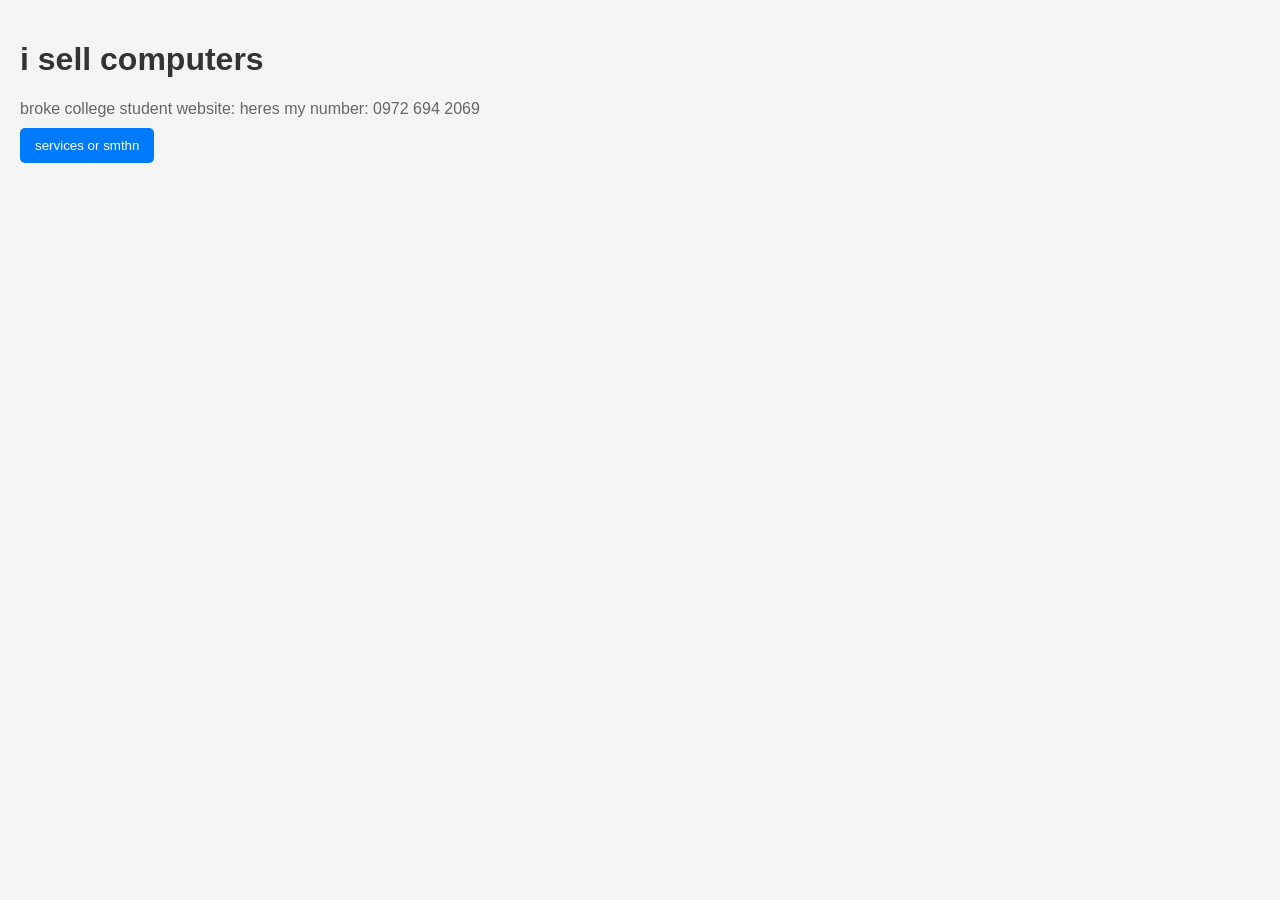
==== index.html @ bca99b1c "Update index.html" ====
<!DOCTYPE html>
<html lang="en">
<head>
    <meta charset="UTF-8">
    <meta name="viewport" content="width=device-width, initial-scale=1.0">
    <title>Lastlyhi</title>
    <link rel="stylesheet" href="styles.css"> <!-- Link to CSS file -->
</head>
<body>
    <h1 id="welcome-heading">i sell computers</h1>
    <p>broke college student website:
    heres my number: 0972 694 2069</p>
    <button id="change-text-btn">services or smthn</button>

    <script src="script.js"></script> <!-- Link to JavaScript file -->
</body>
</html>
---- styles.css ----
body {
    font-family: Arial, sans-serif;
    background-color: #f4f4f4;
    margin: 0;
    padding: 20px;
}

h1 {
    color: #333;
    font-size: 2em;
}

p {
    color: #666;
    margin: 10px 0;
}

button {
    padding: 10px 15px;
    background-color: #007bff;
    color: white;
    border: none;
    border-radius: 5px;
    cursor: pointer;
}

button:hover {
    background-color: #0056b3;
}
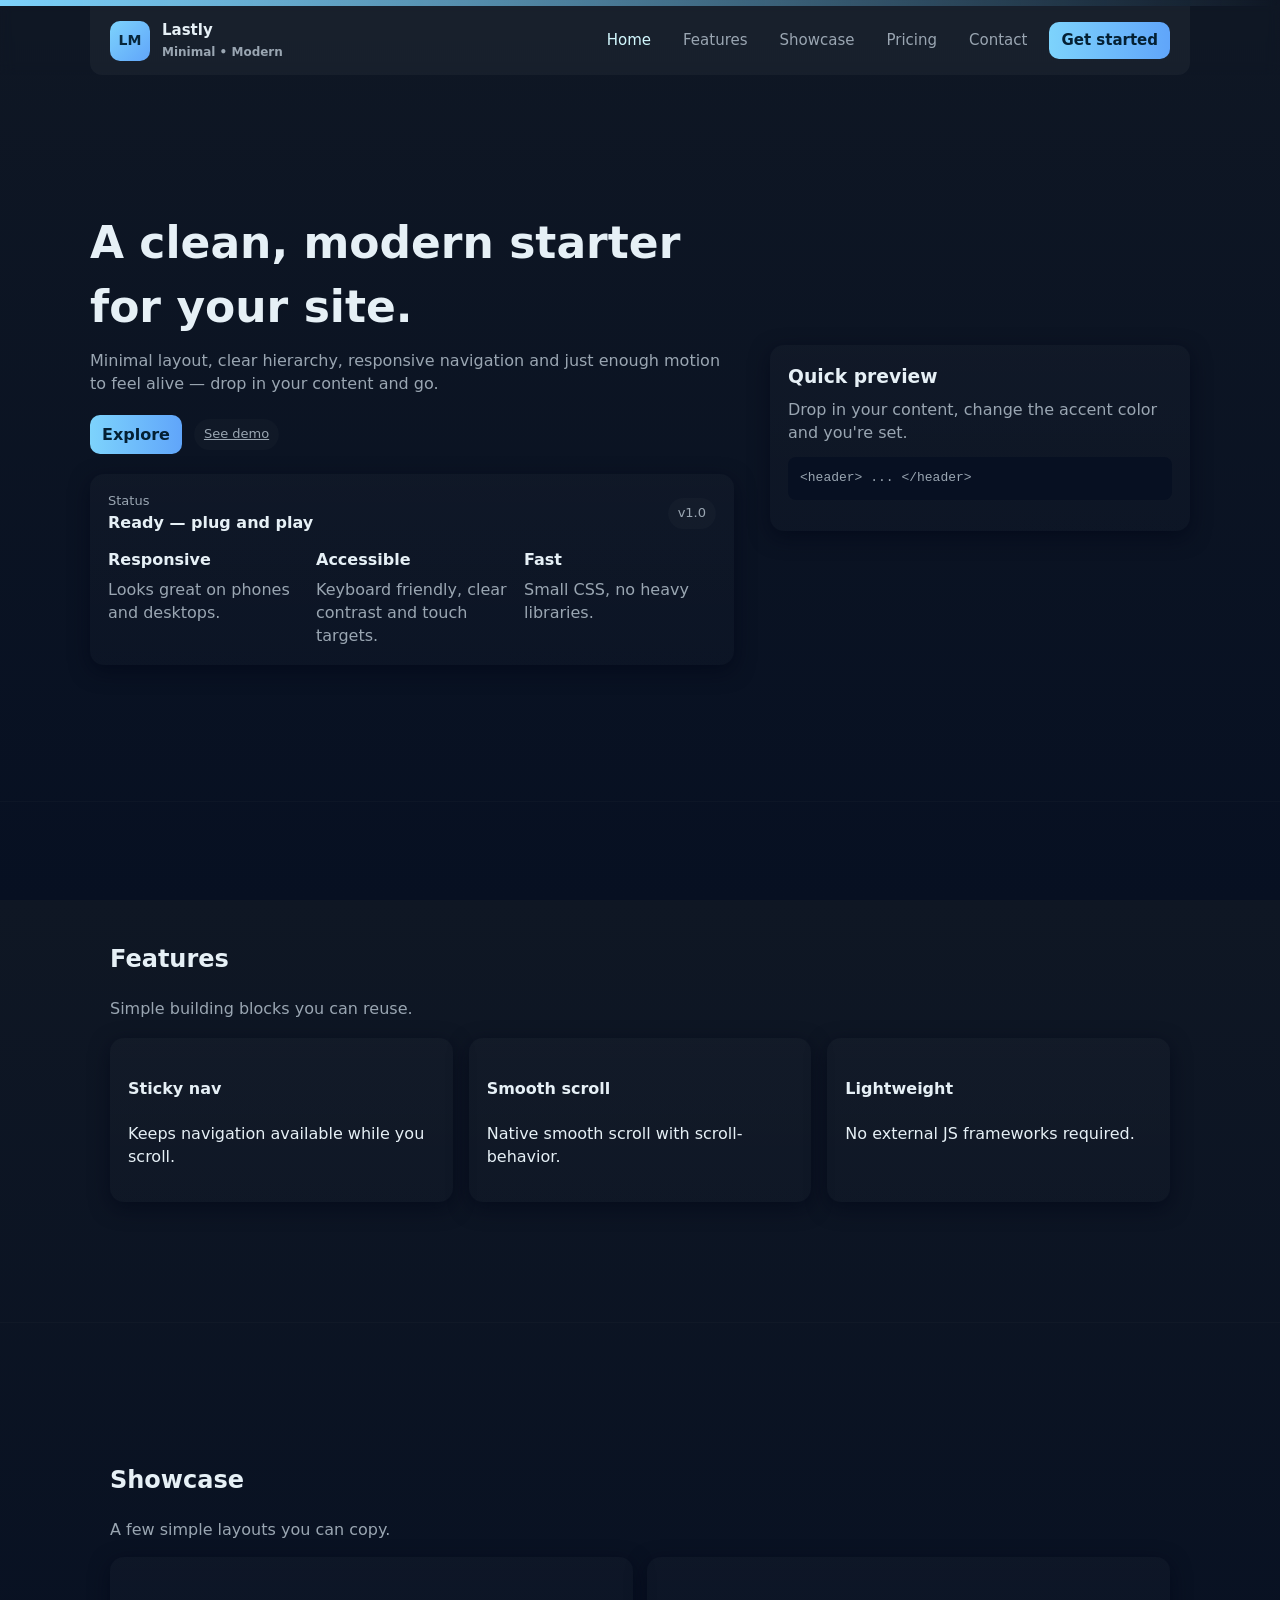
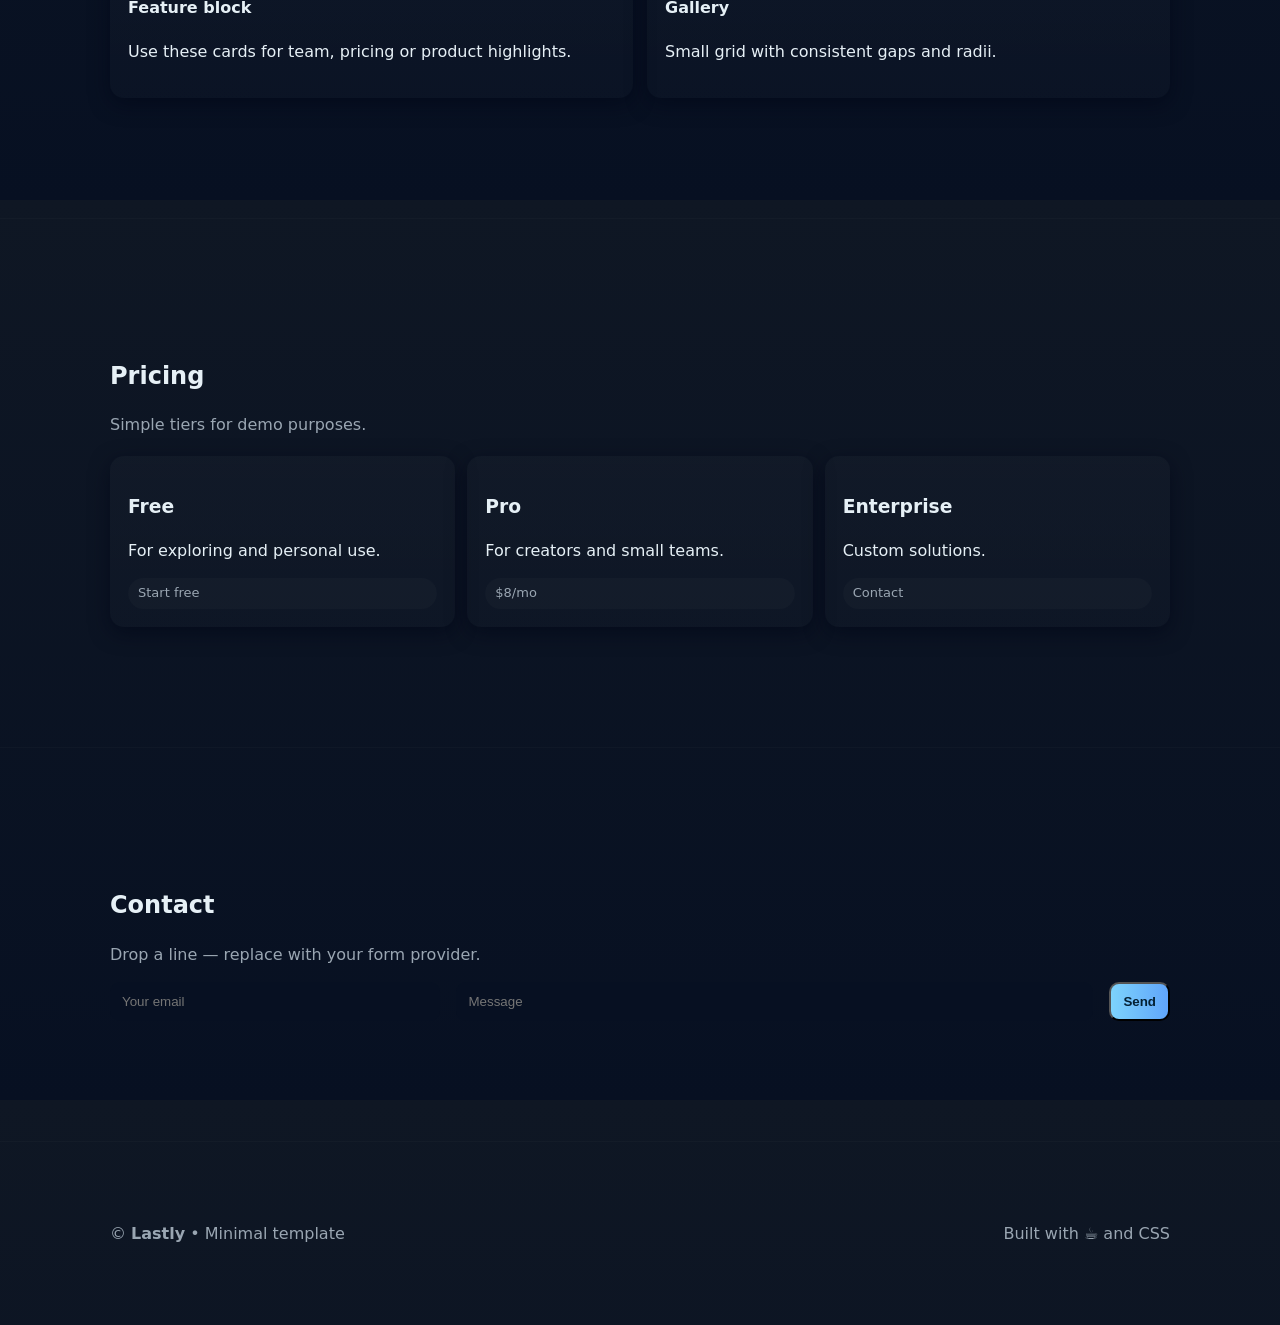
==== commit 02fd0567: "Update index.html" ====
--- a/index.html
+++ b/index.html
@@ -1,17 +1,285 @@
-<!DOCTYPE html>
+<!doctype html>
 <html lang="en">
 <head>
-    <meta charset="UTF-8">
-    <meta name="viewport" content="width=device-width, initial-scale=1.0">
-    <title>Lastlyhi</title>
-    <link rel="stylesheet" href="styles.css"> <!-- Link to CSS file -->
+  <meta charset="utf-8" />
+  <meta name="viewport" content="width=device-width,initial-scale=1" />
+  <title>Minimal • Modern One‑Page</title>
+  <style>
+    :root{
+      --bg:#0f1724; /* deep navy */
+      --card:#0b1220;
+      --muted:#9aa6b2;
+      --accent:#7dd3fc; /* cyan */
+      --glass: rgba(255,255,255,0.04);
+      --radius:14px;
+      --maxw:1100px;
+      --ff: system-ui, -apple-system, 'Segoe UI', Roboto, 'Helvetica Neue', Arial;
+    }
+    *{box-sizing:border-box}
+    html,body{height:100%}
+    body{
+      margin:0;
+      font-family:var(--ff);
+      background:linear-gradient(180deg,var(--bg) 0%, #071022 100%);
+      color:#e6f0f6;
+      -webkit-font-smoothing:antialiased;
+      -moz-osx-font-smoothing:grayscale;
+      line-height:1.45;
+      overscroll-behavior-y:contain;
+    }
+
+    /* Top bars */
+    .topbar{position:sticky;top:0;z-index:40;backdrop-filter:blur(6px);}
+    .topbar .meta{height:6px;background:linear-gradient(90deg,var(--accent), transparent);}
+    .navwrap{display:flex;align-items:center;justify-content:space-between;gap:16px;padding:14px 20px;max-width:var(--maxw);margin:0 auto;background:var(--glass);border-radius:0 0 12px 12px;}
+
+    .brand{display:flex;align-items:center;gap:12px;font-weight:600}
+    .logo{width:40px;height:40px;border-radius:10px;background:linear-gradient(135deg,var(--accent),#60a5fa);display:inline-grid;place-items:center;color:#07263a;font-weight:800}
+    .logo span{font-size:14px}
+
+    nav{display:flex;gap:12px;align-items:center}
+    nav a{color:var(--muted);text-decoration:none;padding:8px 10px;border-radius:8px;font-size:15px}
+    nav a:hover{color:var(--accent);background:rgba(125,211,252,0.06)}
+    nav a.active{color:#d3f9ff}
+
+    .cta{padding:8px 12px;background:linear-gradient(90deg,var(--accent),#60a5fa);color:#042033;border-radius:10px;font-weight:700;text-decoration:none}
+
+    /* Mobile */
+    .hamburger{display:none;padding:8px;border-radius:8px;background:transparent;border:0;color:var(--muted)}
+    @media (max-width:820px){
+      nav{display:none;position:absolute;left:20px;right:20px;top:64px;background:linear-gradient(180deg, rgba(10,14,20,0.95), rgba(10,14,20,0.92));padding:14px;border-radius:10px;flex-direction:column}
+      .nav-open nav{display:flex}
+      .hamburger{display:inline-flex}
+      .navwrap{padding:12px 14px}
+    }
+
+    /* Page layout */
+    .container{max-width:var(--maxw);margin:0 auto;padding:40px 20px}
+    .hero{display:grid;grid-template-columns:1fr 420px;gap:36px;align-items:center;padding:56px 0}
+    .hero h1{font-size:44px;margin:0 0 10px}
+    .hero p{color:var(--muted);margin:0 0 20px}
+    .hero .actions{display:flex;gap:12px}
+
+    .card{background:linear-gradient(180deg, rgba(255,255,255,0.02), rgba(255,255,255,0.01));padding:18px;border-radius:14px;box-shadow:0 6px 20px rgba(2,6,23,0.6)}
+    .features{display:grid;grid-template-columns:repeat(3,1fr);gap:16px;margin-top:18px}
+    .feature h4{margin:0 0 6px}
+    .feature p{color:var(--muted);margin:0}
+    @media (max-width:960px){.hero{grid-template-columns:1fr;}.features{grid-template-columns:repeat(2,1fr)}}
+    @media (max-width:560px){.features{grid-template-columns:1fr}}
+
+    section{padding:80px 0;border-bottom:1px solid rgba(255,255,255,0.02)}
+    footer{padding:40px 0;color:var(--muted)}
+
+    /* subtle scroll reveal */
+    .reveal{opacity:0;transform:translateY(8px);transition:opacity .6s ease, transform .6s ease}
+    .reveal.visible{opacity:1;transform:none}
+
+    /* code-like samples */
+    pre{background:#071022;padding:12px;border-radius:8px;color:var(--muted);overflow:auto;font-family:ui-monospace, SFMono-Regular, Menlo, Monaco, monospace;font-size:13px}
+
+    /* small helpers */
+    .row{display:flex;gap:14px;align-items:center}
+    .pill{padding:6px 10px;border-radius:999px;background:rgba(255,255,255,0.02);color:var(--muted);font-size:13px}
+
+    /* smooth scrolling */
+    html{scroll-behavior:smooth}
+
+  </style>
 </head>
 <body>
-    <h1 id="welcome-heading">i sell computers</h1>
-    <p>broke college student website:
-    heres my number: 0972 694 2069</p>
-    <button id="change-text-btn">services or smthn</button>
-
-    <script src="script.js"></script> <!-- Link to JavaScript file -->
+  <header class="topbar" id="topbar">
+    <div class="meta"></div>
+    <div class="navwrap" id="navwrap">
+      <div class="brand"><div class="logo"><span>LM</span></div><div>
+        <div style="font-size:15px">Lastly</div>
+        <div style="font-size:12px;color:var(--muted);margin-top:2px">Minimal • Modern</div>
+      </div></div>
+
+      <button class="hamburger" id="hamburger" aria-label="menu">☰</button>
+
+      <nav id="nav">
+        <a href="#home" class="navlink">Home</a>
+        <a href="#features" class="navlink">Features</a>
+        <a href="#showcase" class="navlink">Showcase</a>
+        <a href="#pricing" class="navlink">Pricing</a>
+        <a href="#contact" class="navlink">Contact</a>
+        <a class="cta" href="#contact">Get started</a>
+      </nav>
+    </div>
+  </header>
+
+  <main>
+    <section id="home">
+      <div class="container hero">
+        <div>
+          <h1 class="reveal">A clean, modern starter for your site.</h1>
+          <p class="reveal">Minimal layout, clear hierarchy, responsive navigation and just enough motion to feel alive — drop in your content and go.</p>
+          <div class="actions row reveal">
+            <a class="cta" href="#features">Explore</a>
+            <a class="pill" href="#showcase">See demo</a>
+          </div>
+
+          <div class="card reveal" style="margin-top:20px">
+            <div style="display:flex;justify-content:space-between;align-items:center">
+              <div>
+                <div style="font-size:13px;color:var(--muted)">Status</div>
+                <div style="font-weight:700">Ready — plug and play</div>
+              </div>
+              <div class="pill">v1.0</div>
+            </div>
+
+            <div class="features" style="margin-top:14px">
+              <div class="feature">
+                <h4>Responsive</h4>
+                <p>Looks great on phones and desktops.</p>
+              </div>
+              <div class="feature">
+                <h4>Accessible</h4>
+                <p>Keyboard friendly, clear contrast and touch targets.</p>
+              </div>
+              <div class="feature">
+                <h4>Fast</h4>
+                <p>Small CSS, no heavy libraries.</p>
+              </div>
+            </div>
+          </div>
+        </div>
+
+        <aside class="card reveal">
+          <h3 style="margin-top:0;margin-bottom:8px">Quick preview</h3>
+          <p style="color:var(--muted);margin:0 0 12px">Drop in your content, change the accent color and you're set.</p>
+          <pre>&lt;header&gt; ... &lt;/header&gt;</pre>
+        </aside>
+      </div>
+    </section>
+
+    <section id="features">
+      <div class="container">
+        <h2 class="reveal">Features</h2>
+        <p class="reveal" style="color:var(--muted)">Simple building blocks you can reuse.</p>
+
+        <div style="display:grid;grid-template-columns:repeat(3,1fr);gap:16px;margin-top:18px">
+          <div class="card reveal">
+            <h4>Sticky nav</h4>
+            <p class="muted">Keeps navigation available while you scroll.</p>
+          </div>
+          <div class="card reveal">
+            <h4>Smooth scroll</h4>
+            <p class="muted">Native smooth scroll with scroll-behavior.</p>
+          </div>
+          <div class="card reveal">
+            <h4>Lightweight</h4>
+            <p class="muted">No external JS frameworks required.</p>
+          </div>
+        </div>
+      </div>
+    </section>
+
+    <section id="showcase">
+      <div class="container">
+        <h2 class="reveal">Showcase</h2>
+        <p class="reveal" style="color:var(--muted)">A few simple layouts you can copy.</p>
+
+        <div style="display:grid;grid-template-columns:1fr 1fr;gap:14px;margin-top:16px">
+          <div class="card reveal">
+            <h4>Feature block</h4>
+            <p class="muted">Use these cards for team, pricing or product highlights.</p>
+          </div>
+          <div class="card reveal">
+            <h4>Gallery</h4>
+            <p class="muted">Small grid with consistent gaps and radii.</p>
+          </div>
+        </div>
+
+      </div>
+    </section>
+
+    <section id="pricing">
+      <div class="container">
+        <h2 class="reveal">Pricing</h2>
+        <p class="reveal" style="color:var(--muted)">Simple tiers for demo purposes.</p>
+
+        <div style="display:grid;grid-template-columns:repeat(3,1fr);gap:12px;margin-top:20px">
+          <div class="card reveal">
+            <h3>Free</h3>
+            <p class="muted">For exploring and personal use.</p>
+            <div style="margin-top:12px" class="pill">Start free</div>
+          </div>
+          <div class="card reveal">
+            <h3>Pro</h3>
+            <p class="muted">For creators and small teams.</p>
+            <div style="margin-top:12px" class="pill">$8/mo</div>
+          </div>
+          <div class="card reveal">
+            <h3>Enterprise</h3>
+            <p class="muted">Custom solutions.</p>
+            <div style="margin-top:12px" class="pill">Contact</div>
+          </div>
+        </div>
+
+      </div>
+    </section>
+
+    <section id="contact">
+      <div class="container">
+        <h2 class="reveal">Contact</h2>
+        <p class="reveal" style="color:var(--muted)">Drop a line — replace with your form provider.</p>
+
+        <div style="display:flex;gap:16px;flex-wrap:wrap;margin-top:12px">
+          <input placeholder="Your email" style="flex:1;min-width:220px;padding:12px;border-radius:10px;border:0;background:#071022;color:var(--muted)" />
+          <input placeholder="Message" style="flex:2;min-width:220px;padding:12px;border-radius:10px;border:0;background:#071022;color:var(--muted)" />
+          <button class="cta">Send</button>
+        </div>
+
+      </div>
+    </section>
+
+  </main>
+
+  <footer>
+    <div class="container" style="display:flex;justify-content:space-between;align-items:center;gap:12px;flex-wrap:wrap">
+      <div>© <strong>Lastly</strong> • Minimal template</div>
+      <div style="color:var(--muted)">Built with ☕ and CSS</div>
+    </div>
+  </footer>
+
+  <script>
+    // Mobile menu toggle
+    const root = document.documentElement;
+    const hamburger = document.getElementById('hamburger');
+    const navwrap = document.getElementById('navwrap');
+    hamburger?.addEventListener('click', ()=>{
+      navwrap.classList.toggle('nav-open');
+      hamburger.textContent = navwrap.classList.contains('nav-open') ? '✕' : '☰';
+    });
+
+    // reveal on scroll
+    const reveals = Array.from(document.querySelectorAll('.reveal'));
+    const obs = new IntersectionObserver((entries)=>{
+      for(const e of entries){
+        if(e.isIntersecting) e.target.classList.add('visible');
+      }
+    },{threshold:0.08});
+    reveals.forEach(r=>obs.observe(r));
+
+    // active nav link on scroll
+    const sections = Array.from(document.querySelectorAll('main section'));
+    const navlinks = Array.from(document.querySelectorAll('.navlink'));
+    const onScroll = ()=>{
+      const y = window.scrollY + 120;
+      for(const s of sections){
+        const top = s.offsetTop;
+        const bottom = top + s.offsetHeight;
+        const id = s.id;
+        const link = document.querySelector('.navlink[href="#'+id+'"]');
+        if(y>=top && y<bottom){
+          navlinks.forEach(l=>l.classList.remove('active'));
+          link?.classList.add('active');
+        }
+      }
+    }
+    onScroll();
+    window.addEventListener('scroll', onScroll);
+  </script>
 </body>
 </html>
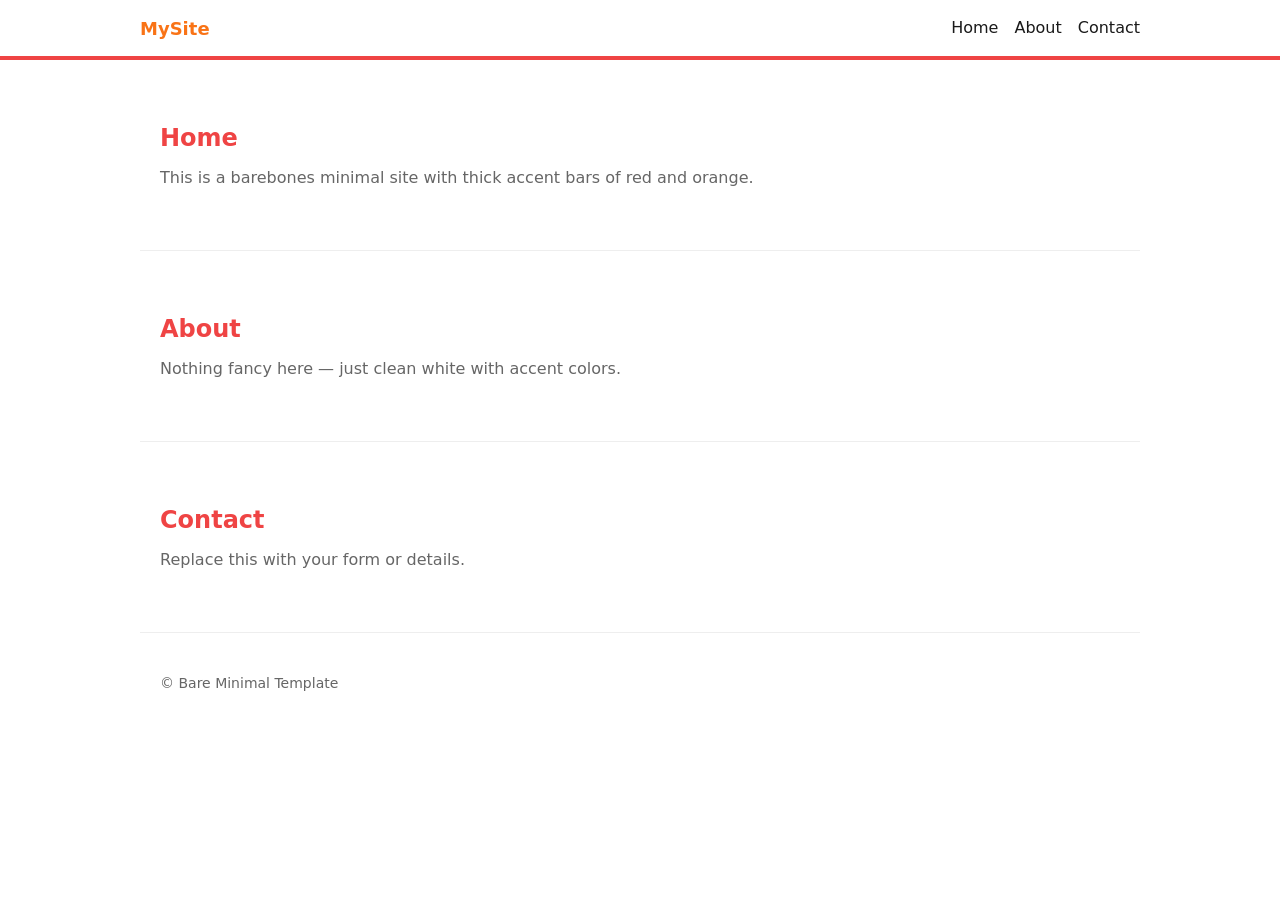
==== commit 1da6d596: "Update index.html" ====
--- a/index.html
+++ b/index.html
@@ -3,283 +3,66 @@
 <head>
   <meta charset="utf-8" />
   <meta name="viewport" content="width=device-width,initial-scale=1" />
-  <title>Minimal • Modern One‑Page</title>
+  <title>Bare Minimal Template</title>
   <style>
     :root{
-      --bg:#0f1724; /* deep navy */
-      --card:#0b1220;
-      --muted:#9aa6b2;
-      --accent:#7dd3fc; /* cyan */
-      --glass: rgba(255,255,255,0.04);
-      --radius:14px;
-      --maxw:1100px;
+      --accent1:#ef4444; /* red */
+      --accent2:#f97316; /* orange */
+      --bg:#ffffff;
+      --text:#1a1a1a;
+      --muted:#666;
       --ff: system-ui, -apple-system, 'Segoe UI', Roboto, 'Helvetica Neue', Arial;
     }
-    *{box-sizing:border-box}
-    html,body{height:100%}
-    body{
-      margin:0;
-      font-family:var(--ff);
-      background:linear-gradient(180deg,var(--bg) 0%, #071022 100%);
-      color:#e6f0f6;
-      -webkit-font-smoothing:antialiased;
-      -moz-osx-font-smoothing:grayscale;
-      line-height:1.45;
-      overscroll-behavior-y:contain;
-    }
+    *{box-sizing:border-box;margin:0;padding:0}
+    body{font-family:var(--ff);background:var(--bg);color:var(--text);line-height:1.5}
 
-    /* Top bars */
-    .topbar{position:sticky;top:0;z-index:40;backdrop-filter:blur(6px);}
-    .topbar .meta{height:6px;background:linear-gradient(90deg,var(--accent), transparent);}
-    .navwrap{display:flex;align-items:center;justify-content:space-between;gap:16px;padding:14px 20px;max-width:var(--maxw);margin:0 auto;background:var(--glass);border-radius:0 0 12px 12px;}
+    header{position:sticky;top:0;background:var(--bg);border-bottom:4px solid var(--accent1);padding:12px 20px;z-index:10}
+    .navwrap{display:flex;justify-content:space-between;align-items:center;max-width:1000px;margin:0 auto}
+    nav{display:flex;gap:16px}
+    nav a{text-decoration:none;color:var(--text);font-weight:500;padding:4px 0;}
+    nav a:hover{color:var(--accent1)}
+    .brand{font-weight:700;font-size:18px;color:var(--accent2)}
 
-    .brand{display:flex;align-items:center;gap:12px;font-weight:600}
-    .logo{width:40px;height:40px;border-radius:10px;background:linear-gradient(135deg,var(--accent),#60a5fa);display:inline-grid;place-items:center;color:#07263a;font-weight:800}
-    .logo span{font-size:14px}
+    section{max-width:1000px;margin:0 auto;padding:60px 20px;border-bottom:1px solid #eee}
+    section h2{margin-bottom:10px;font-size:24px;color:var(--accent1)}
+    section p{color:var(--muted)}
 
-    nav{display:flex;gap:12px;align-items:center}
-    nav a{color:var(--muted);text-decoration:none;padding:8px 10px;border-radius:8px;font-size:15px}
-    nav a:hover{color:var(--accent);background:rgba(125,211,252,0.06)}
-    nav a.active{color:#d3f9ff}
+    footer{max-width:1000px;margin:0 auto;padding:40px 20px;font-size:14px;color:var(--muted)}
 
-    .cta{padding:8px 12px;background:linear-gradient(90deg,var(--accent),#60a5fa);color:#042033;border-radius:10px;font-weight:700;text-decoration:none}
-
-    /* Mobile */
-    .hamburger{display:none;padding:8px;border-radius:8px;background:transparent;border:0;color:var(--muted)}
-    @media (max-width:820px){
-      nav{display:none;position:absolute;left:20px;right:20px;top:64px;background:linear-gradient(180deg, rgba(10,14,20,0.95), rgba(10,14,20,0.92));padding:14px;border-radius:10px;flex-direction:column}
-      .nav-open nav{display:flex}
-      .hamburger{display:inline-flex}
-      .navwrap{padding:12px 14px}
-    }
-
-    /* Page layout */
-    .container{max-width:var(--maxw);margin:0 auto;padding:40px 20px}
-    .hero{display:grid;grid-template-columns:1fr 420px;gap:36px;align-items:center;padding:56px 0}
-    .hero h1{font-size:44px;margin:0 0 10px}
-    .hero p{color:var(--muted);margin:0 0 20px}
-    .hero .actions{display:flex;gap:12px}
-
-    .card{background:linear-gradient(180deg, rgba(255,255,255,0.02), rgba(255,255,255,0.01));padding:18px;border-radius:14px;box-shadow:0 6px 20px rgba(2,6,23,0.6)}
-    .features{display:grid;grid-template-columns:repeat(3,1fr);gap:16px;margin-top:18px}
-    .feature h4{margin:0 0 6px}
-    .feature p{color:var(--muted);margin:0}
-    @media (max-width:960px){.hero{grid-template-columns:1fr;}.features{grid-template-columns:repeat(2,1fr)}}
-    @media (max-width:560px){.features{grid-template-columns:1fr}}
-
-    section{padding:80px 0;border-bottom:1px solid rgba(255,255,255,0.02)}
-    footer{padding:40px 0;color:var(--muted)}
-
-    /* subtle scroll reveal */
-    .reveal{opacity:0;transform:translateY(8px);transition:opacity .6s ease, transform .6s ease}
-    .reveal.visible{opacity:1;transform:none}
-
-    /* code-like samples */
-    pre{background:#071022;padding:12px;border-radius:8px;color:var(--muted);overflow:auto;font-family:ui-monospace, SFMono-Regular, Menlo, Monaco, monospace;font-size:13px}
-
-    /* small helpers */
-    .row{display:flex;gap:14px;align-items:center}
-    .pill{padding:6px 10px;border-radius:999px;background:rgba(255,255,255,0.02);color:var(--muted);font-size:13px}
-
-    /* smooth scrolling */
     html{scroll-behavior:smooth}
-
   </style>
 </head>
 <body>
-  <header class="topbar" id="topbar">
-    <div class="meta"></div>
-    <div class="navwrap" id="navwrap">
-      <div class="brand"><div class="logo"><span>LM</span></div><div>
-        <div style="font-size:15px">Lastly</div>
-        <div style="font-size:12px;color:var(--muted);margin-top:2px">Minimal • Modern</div>
-      </div></div>
-
-      <button class="hamburger" id="hamburger" aria-label="menu">☰</button>
-
-      <nav id="nav">
-        <a href="#home" class="navlink">Home</a>
-        <a href="#features" class="navlink">Features</a>
-        <a href="#showcase" class="navlink">Showcase</a>
-        <a href="#pricing" class="navlink">Pricing</a>
-        <a href="#contact" class="navlink">Contact</a>
-        <a class="cta" href="#contact">Get started</a>
+  <header>
+    <div class="navwrap">
+      <div class="brand">MySite</div>
+      <nav>
+        <a href="#home">Home</a>
+        <a href="#about">About</a>
+        <a href="#contact">Contact</a>
       </nav>
     </div>
   </header>
 
   <main>
     <section id="home">
-      <div class="container hero">
-        <div>
-          <h1 class="reveal">A clean, modern starter for your site.</h1>
-          <p class="reveal">Minimal layout, clear hierarchy, responsive navigation and just enough motion to feel alive — drop in your content and go.</p>
-          <div class="actions row reveal">
-            <a class="cta" href="#features">Explore</a>
-            <a class="pill" href="#showcase">See demo</a>
-          </div>
-
-          <div class="card reveal" style="margin-top:20px">
-            <div style="display:flex;justify-content:space-between;align-items:center">
-              <div>
-                <div style="font-size:13px;color:var(--muted)">Status</div>
-                <div style="font-weight:700">Ready — plug and play</div>
-              </div>
-              <div class="pill">v1.0</div>
-            </div>
-
-            <div class="features" style="margin-top:14px">
-              <div class="feature">
-                <h4>Responsive</h4>
-                <p>Looks great on phones and desktops.</p>
-              </div>
-              <div class="feature">
-                <h4>Accessible</h4>
-                <p>Keyboard friendly, clear contrast and touch targets.</p>
-              </div>
-              <div class="feature">
-                <h4>Fast</h4>
-                <p>Small CSS, no heavy libraries.</p>
-              </div>
-            </div>
-          </div>
-        </div>
-
-        <aside class="card reveal">
-          <h3 style="margin-top:0;margin-bottom:8px">Quick preview</h3>
-          <p style="color:var(--muted);margin:0 0 12px">Drop in your content, change the accent color and you're set.</p>
-          <pre>&lt;header&gt; ... &lt;/header&gt;</pre>
-        </aside>
-      </div>
+      <h2>Home</h2>
+      <p>This is a barebones minimal site with thick accent bars of red and orange.</p>
     </section>
 
-    <section id="features">
-      <div class="container">
-        <h2 class="reveal">Features</h2>
-        <p class="reveal" style="color:var(--muted)">Simple building blocks you can reuse.</p>
-
-        <div style="display:grid;grid-template-columns:repeat(3,1fr);gap:16px;margin-top:18px">
-          <div class="card reveal">
-            <h4>Sticky nav</h4>
-            <p class="muted">Keeps navigation available while you scroll.</p>
-          </div>
-          <div class="card reveal">
-            <h4>Smooth scroll</h4>
-            <p class="muted">Native smooth scroll with scroll-behavior.</p>
-          </div>
-          <div class="card reveal">
-            <h4>Lightweight</h4>
-            <p class="muted">No external JS frameworks required.</p>
-          </div>
-        </div>
-      </div>
-    </section>
-
-    <section id="showcase">
-      <div class="container">
-        <h2 class="reveal">Showcase</h2>
-        <p class="reveal" style="color:var(--muted)">A few simple layouts you can copy.</p>
-
-        <div style="display:grid;grid-template-columns:1fr 1fr;gap:14px;margin-top:16px">
-          <div class="card reveal">
-            <h4>Feature block</h4>
-            <p class="muted">Use these cards for team, pricing or product highlights.</p>
-          </div>
-          <div class="card reveal">
-            <h4>Gallery</h4>
-            <p class="muted">Small grid with consistent gaps and radii.</p>
-          </div>
-        </div>
-
-      </div>
-    </section>
-
-    <section id="pricing">
-      <div class="container">
-        <h2 class="reveal">Pricing</h2>
-        <p class="reveal" style="color:var(--muted)">Simple tiers for demo purposes.</p>
-
-        <div style="display:grid;grid-template-columns:repeat(3,1fr);gap:12px;margin-top:20px">
-          <div class="card reveal">
-            <h3>Free</h3>
-            <p class="muted">For exploring and personal use.</p>
-            <div style="margin-top:12px" class="pill">Start free</div>
-          </div>
-          <div class="card reveal">
-            <h3>Pro</h3>
-            <p class="muted">For creators and small teams.</p>
-            <div style="margin-top:12px" class="pill">$8/mo</div>
-          </div>
-          <div class="card reveal">
-            <h3>Enterprise</h3>
-            <p class="muted">Custom solutions.</p>
-            <div style="margin-top:12px" class="pill">Contact</div>
-          </div>
-        </div>
-
-      </div>
+    <section id="about">
+      <h2>About</h2>
+      <p>Nothing fancy here — just clean white with accent colors.</p>
     </section>
 
     <section id="contact">
-      <div class="container">
-        <h2 class="reveal">Contact</h2>
-        <p class="reveal" style="color:var(--muted)">Drop a line — replace with your form provider.</p>
-
-        <div style="display:flex;gap:16px;flex-wrap:wrap;margin-top:12px">
-          <input placeholder="Your email" style="flex:1;min-width:220px;padding:12px;border-radius:10px;border:0;background:#071022;color:var(--muted)" />
-          <input placeholder="Message" style="flex:2;min-width:220px;padding:12px;border-radius:10px;border:0;background:#071022;color:var(--muted)" />
-          <button class="cta">Send</button>
-        </div>
-
-      </div>
+      <h2>Contact</h2>
+      <p>Replace this with your form or details.</p>
     </section>
-
   </main>
 
   <footer>
-    <div class="container" style="display:flex;justify-content:space-between;align-items:center;gap:12px;flex-wrap:wrap">
-      <div>© <strong>Lastly</strong> • Minimal template</div>
-      <div style="color:var(--muted)">Built with ☕ and CSS</div>
-    </div>
+    © Bare Minimal Template
   </footer>
-
-  <script>
-    // Mobile menu toggle
-    const root = document.documentElement;
-    const hamburger = document.getElementById('hamburger');
-    const navwrap = document.getElementById('navwrap');
-    hamburger?.addEventListener('click', ()=>{
-      navwrap.classList.toggle('nav-open');
-      hamburger.textContent = navwrap.classList.contains('nav-open') ? '✕' : '☰';
-    });
-
-    // reveal on scroll
-    const reveals = Array.from(document.querySelectorAll('.reveal'));
-    const obs = new IntersectionObserver((entries)=>{
-      for(const e of entries){
-        if(e.isIntersecting) e.target.classList.add('visible');
-      }
-    },{threshold:0.08});
-    reveals.forEach(r=>obs.observe(r));
-
-    // active nav link on scroll
-    const sections = Array.from(document.querySelectorAll('main section'));
-    const navlinks = Array.from(document.querySelectorAll('.navlink'));
-    const onScroll = ()=>{
-      const y = window.scrollY + 120;
-      for(const s of sections){
-        const top = s.offsetTop;
-        const bottom = top + s.offsetHeight;
-        const id = s.id;
-        const link = document.querySelector('.navlink[href="#'+id+'"]');
-        if(y>=top && y<bottom){
-          navlinks.forEach(l=>l.classList.remove('active'));
-          link?.classList.add('active');
-        }
-      }
-    }
-    onScroll();
-    window.addEventListener('scroll', onScroll);
-  </script>
 </body>
 </html>
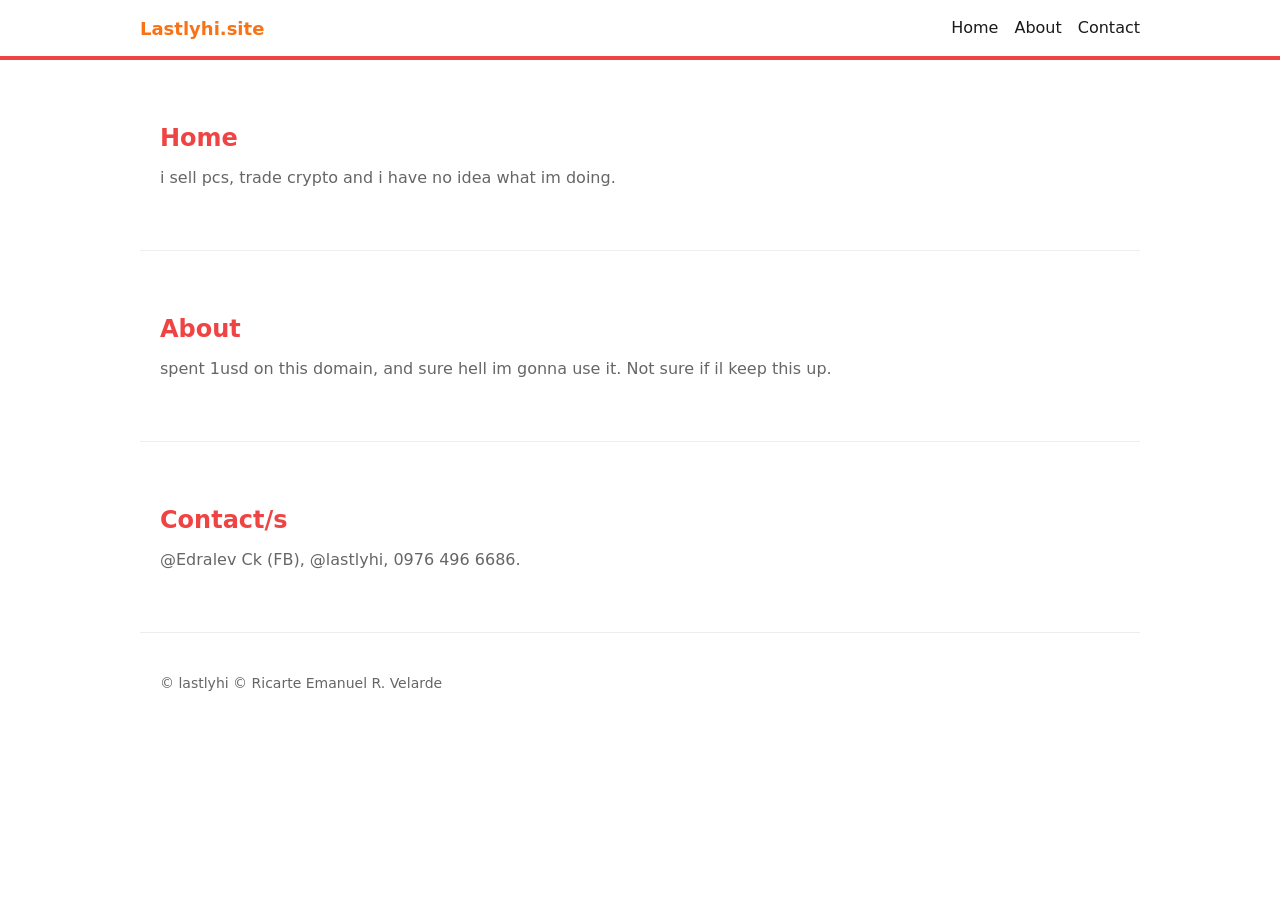
==== commit 359056fd: "Update index.html" ====
--- a/index.html
+++ b/index.html
@@ -35,7 +35,7 @@
 <body>
   <header>
     <div class="navwrap">
-      <div class="brand">MySite</div>
+      <div class="brand">Lastlyhi.site</div>
       <nav>
         <a href="#home">Home</a>
         <a href="#about">About</a>
@@ -47,22 +47,23 @@
   <main>
     <section id="home">
       <h2>Home</h2>
-      <p>This is a barebones minimal site with thick accent bars of red and orange.</p>
+      <p>i sell pcs, trade crypto and i have no idea what im doing.</p>
     </section>
 
     <section id="about">
       <h2>About</h2>
-      <p>Nothing fancy here — just clean white with accent colors.</p>
+      <p>spent 1usd on this domain, and sure hell im gonna use it. Not sure if il keep this up.</p>
     </section>
 
     <section id="contact">
-      <h2>Contact</h2>
-      <p>Replace this with your form or details.</p>
+      <h2>Contact/s</h2>
+      <p>@Edralev Ck (FB), @lastlyhi, 0976 496 6686.</p>
     </section>
   </main>
 
   <footer>
-    © Bare Minimal Template
+    © lastlyhi © Ricarte Emanuel R. Velarde
   </footer>
 </body>
 </html>
+
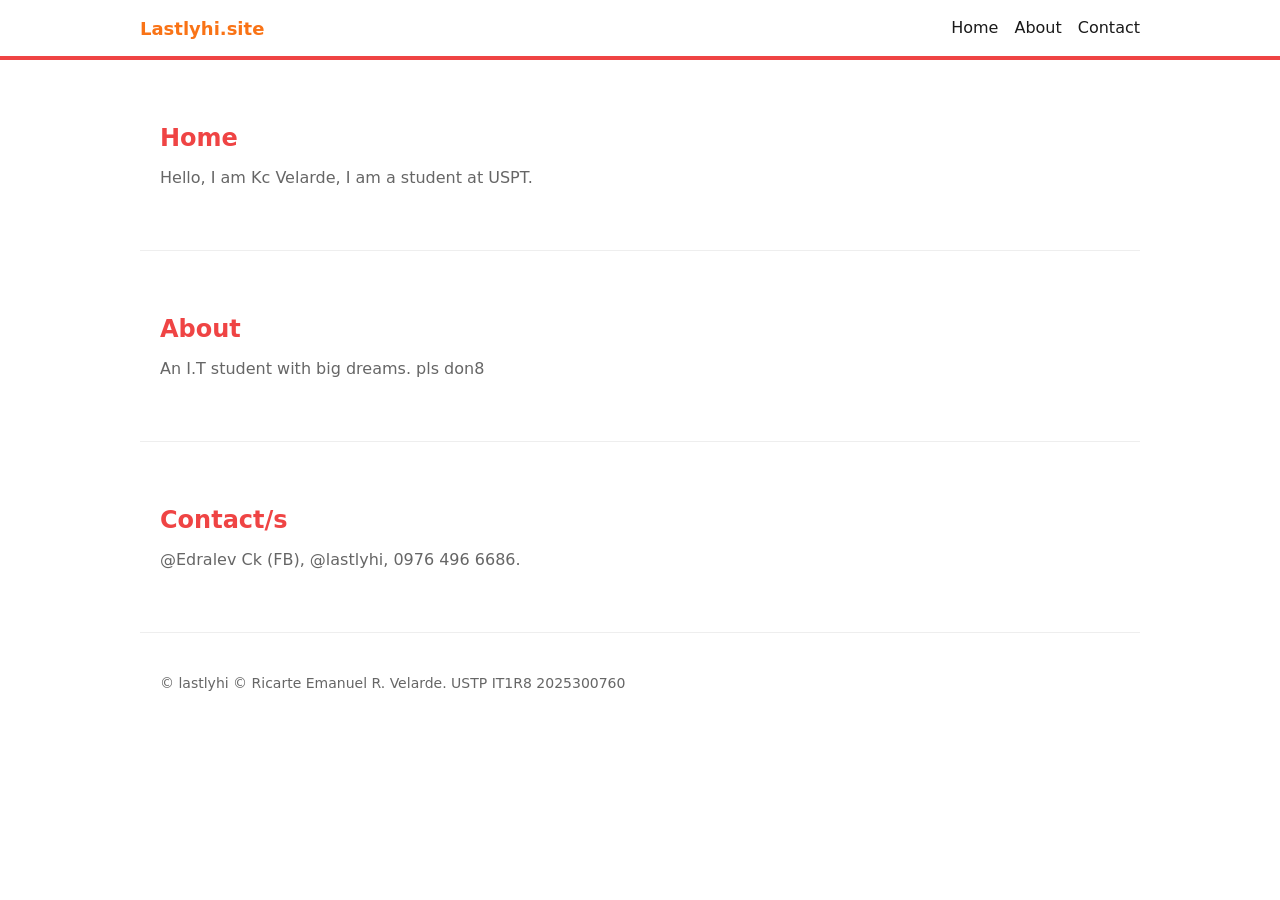
==== commit 463ff5dc: "Update index.html" ====
--- a/index.html
+++ b/index.html
@@ -3,7 +3,7 @@
 <head>
   <meta charset="utf-8" />
   <meta name="viewport" content="width=device-width,initial-scale=1" />
-  <title>Bare Minimal Template</title>
+  <title>lastlyhi.site</title>
   <style>
     :root{
       --accent1:#ef4444; /* red */
@@ -47,12 +47,12 @@
   <main>
     <section id="home">
       <h2>Home</h2>
-      <p>i sell pcs, trade crypto and i have no idea what im doing.</p>
+      <p>Hello, I am Kc Velarde, I am a student at USPT.</p>
     </section>
 
     <section id="about">
       <h2>About</h2>
-      <p>spent 1usd on this domain, and sure hell im gonna use it. Not sure if il keep this up.</p>
+      <p>An I.T student with big dreams. pls don8</p>
     </section>
 
     <section id="contact">
@@ -62,8 +62,9 @@
   </main>
 
   <footer>
-    © lastlyhi © Ricarte Emanuel R. Velarde
+    © lastlyhi © Ricarte Emanuel R. Velarde. USTP IT1R8 2025300760
   </footer>
 </body>
 </html>
 
+
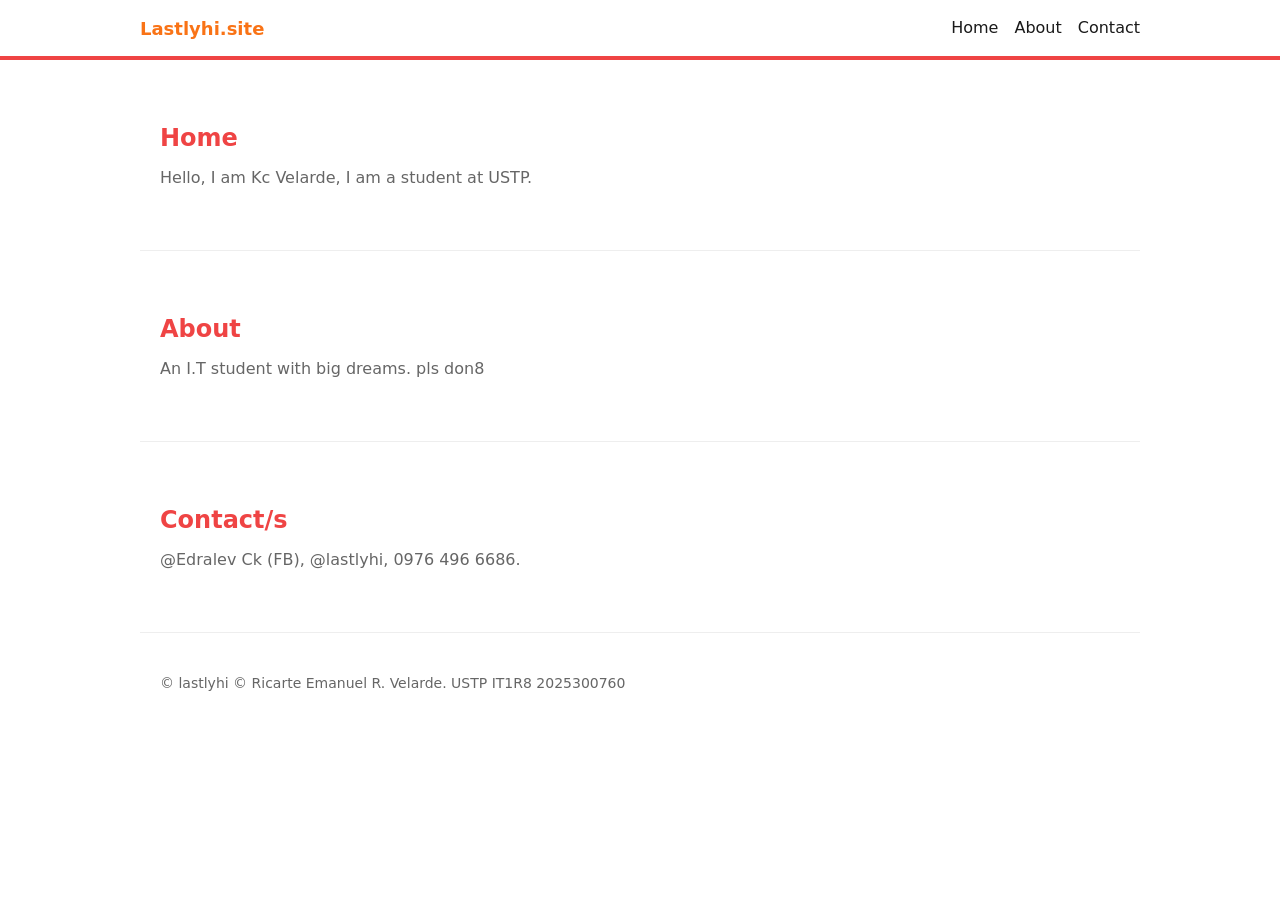
==== commit 48f5968b: "Update index.html" ====
--- a/index.html
+++ b/index.html
@@ -47,7 +47,7 @@
   <main>
     <section id="home">
       <h2>Home</h2>
-      <p>Hello, I am Kc Velarde, I am a student at USPT.</p>
+      <p>Hello, I am Kc Velarde, I am a student at USTP.</p>
     </section>
 
     <section id="about">
@@ -68,3 +68,4 @@
 </html>
 
 
+
